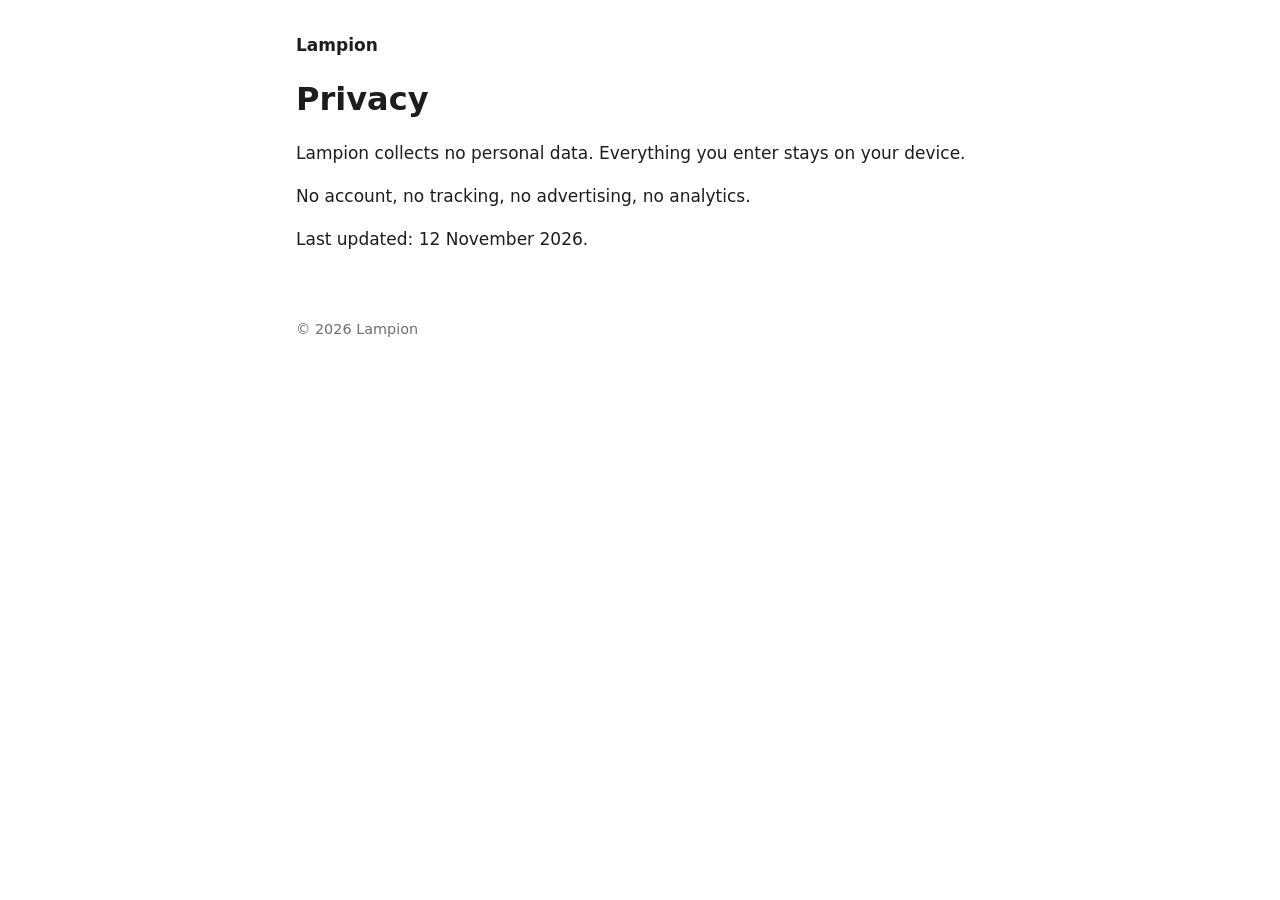
==== privacy.html @ f42eb79e "Initial project from template 69064948cce8" ====
<!doctype html>
<html lang="en">
<head>
  <meta charset="utf-8">
  <meta name="viewport" content="width=device-width, initial-scale=1">
  <title>Lampion privacy</title>
  <link rel="stylesheet" href="style.css">
</head>
<body>
  <header><a href="./">Lampion</a></header>
  <main>
    <h1>Privacy</h1>
    <!-- Draft from the template: the app project's session must make it match the app before the first store
         submission (data collected, where it goes, how to delete it). -->
    <p>Lampion collects no personal data. Everything you enter stays on your device.</p>
    <p>No account, no tracking, no advertising, no analytics.</p>
    <p>Last updated: 12 November 2026.</p>
  </main>
  <footer>© 2026 Lampion</footer>
</body>
</html>
---- style.css ----
:root { --fg: #1d1d1f; --bg: #ffffff; --muted: #6e6e73; --accent: #0a66c2; }
@media (prefers-color-scheme: dark) { :root { --fg: #f5f5f7; --bg: #111113; --muted: #a1a1a6; --accent: #4ea1ff; } }
* { box-sizing: border-box; }
body { margin: 0; font: 17px/1.55 -apple-system, system-ui, sans-serif; color: var(--fg); background: var(--bg); }
main, header, footer { max-width: 720px; margin: 0 auto; padding: 0 16px; }
header { padding-top: 32px; }
header a { color: var(--fg); text-decoration: none; font-weight: 600; }
nav a { margin-right: 16px; color: var(--accent); }
h1 { font-size: 2rem; line-height: 1.2; }
footer { color: var(--muted); font-size: 0.9rem; padding: 48px 16px 32px; }
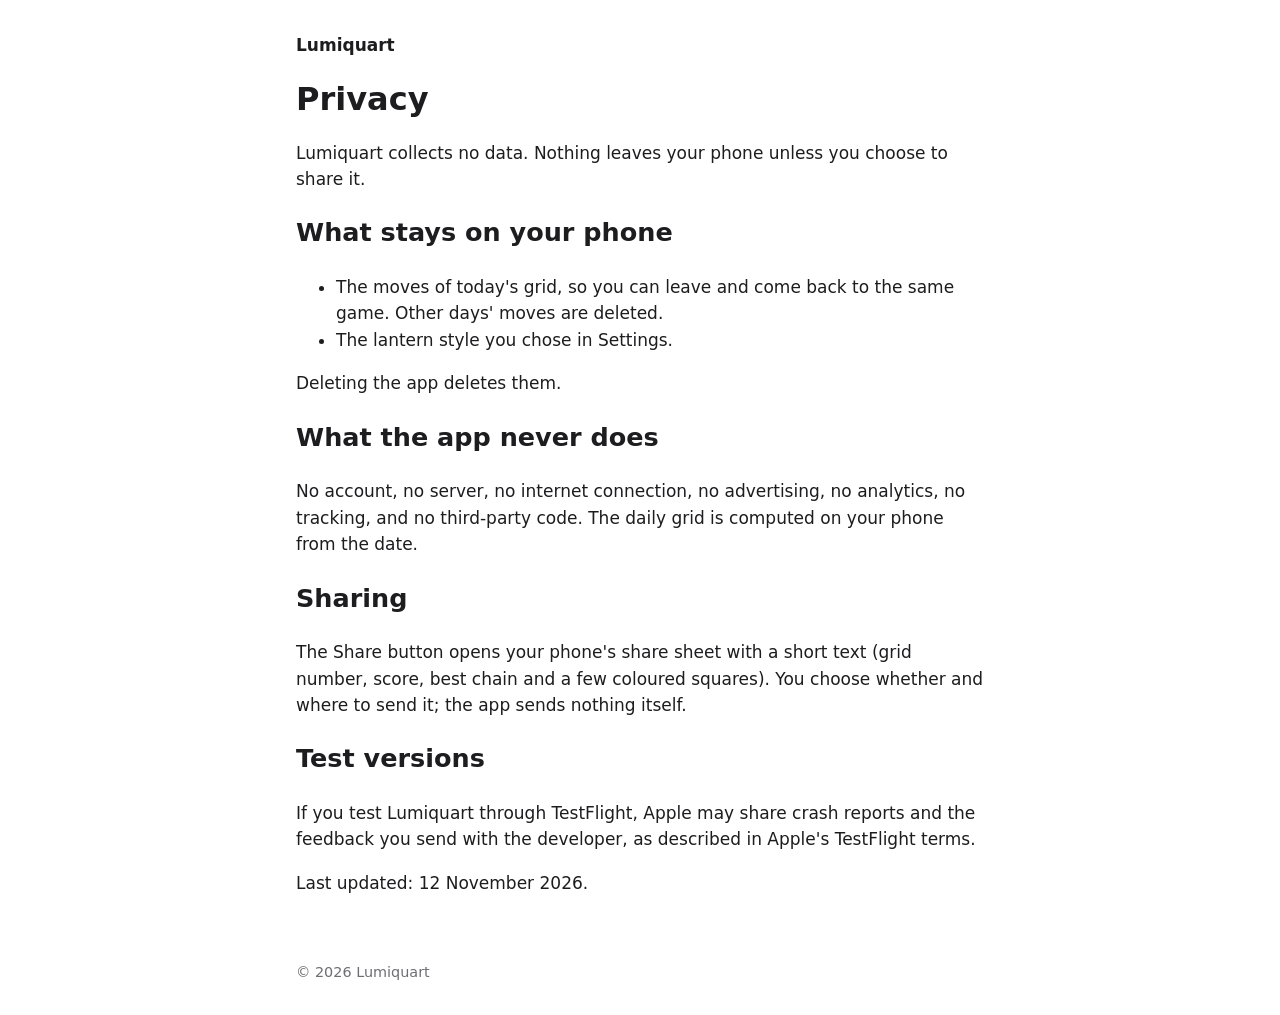
==== commit 6450ad57: "Rename the site Lumiquart and describe what the app keeps The game is now called Lumiquart. The priv" ====
--- a/privacy.html
+++ b/privacy.html
@@ -3,19 +3,32 @@
 <head>
   <meta charset="utf-8">
   <meta name="viewport" content="width=device-width, initial-scale=1">
-  <title>Lampion privacy</title>
+  <title>Lumiquart privacy</title>
   <link rel="stylesheet" href="style.css">
 </head>
 <body>
-  <header><a href="./">Lampion</a></header>
+  <header><a href="./">Lumiquart</a></header>
   <main>
     <h1>Privacy</h1>
-    <!-- Draft from the template: the app project's session must make it match the app before the first store
-         submission (data collected, where it goes, how to delete it). -->
-    <p>Lampion collects no personal data. Everything you enter stays on your device.</p>
-    <p>No account, no tracking, no advertising, no analytics.</p>
+    <p>Lumiquart collects no data. Nothing leaves your phone unless you choose to share it.</p>
+    <h2>What stays on your phone</h2>
+    <ul>
+      <li>The moves of today's grid, so you can leave and come back to the same game. Other days' moves are
+        deleted.</li>
+      <li>The lantern style you chose in Settings.</li>
+    </ul>
+    <p>Deleting the app deletes them.</p>
+    <h2>What the app never does</h2>
+    <p>No account, no server, no internet connection, no advertising, no analytics, no tracking, and no
+      third-party code. The daily grid is computed on your phone from the date.</p>
+    <h2>Sharing</h2>
+    <p>The Share button opens your phone's share sheet with a short text (grid number, score, best chain and a
+      few coloured squares). You choose whether and where to send it; the app sends nothing itself.</p>
+    <h2>Test versions</h2>
+    <p>If you test Lumiquart through TestFlight, Apple may share crash reports and the feedback you send with the
+      developer, as described in Apple's TestFlight terms.</p>
     <p>Last updated: 12 November 2026.</p>
   </main>
-  <footer>© 2026 Lampion</footer>
+  <footer>© 2026 Lumiquart</footer>
 </body>
 </html>
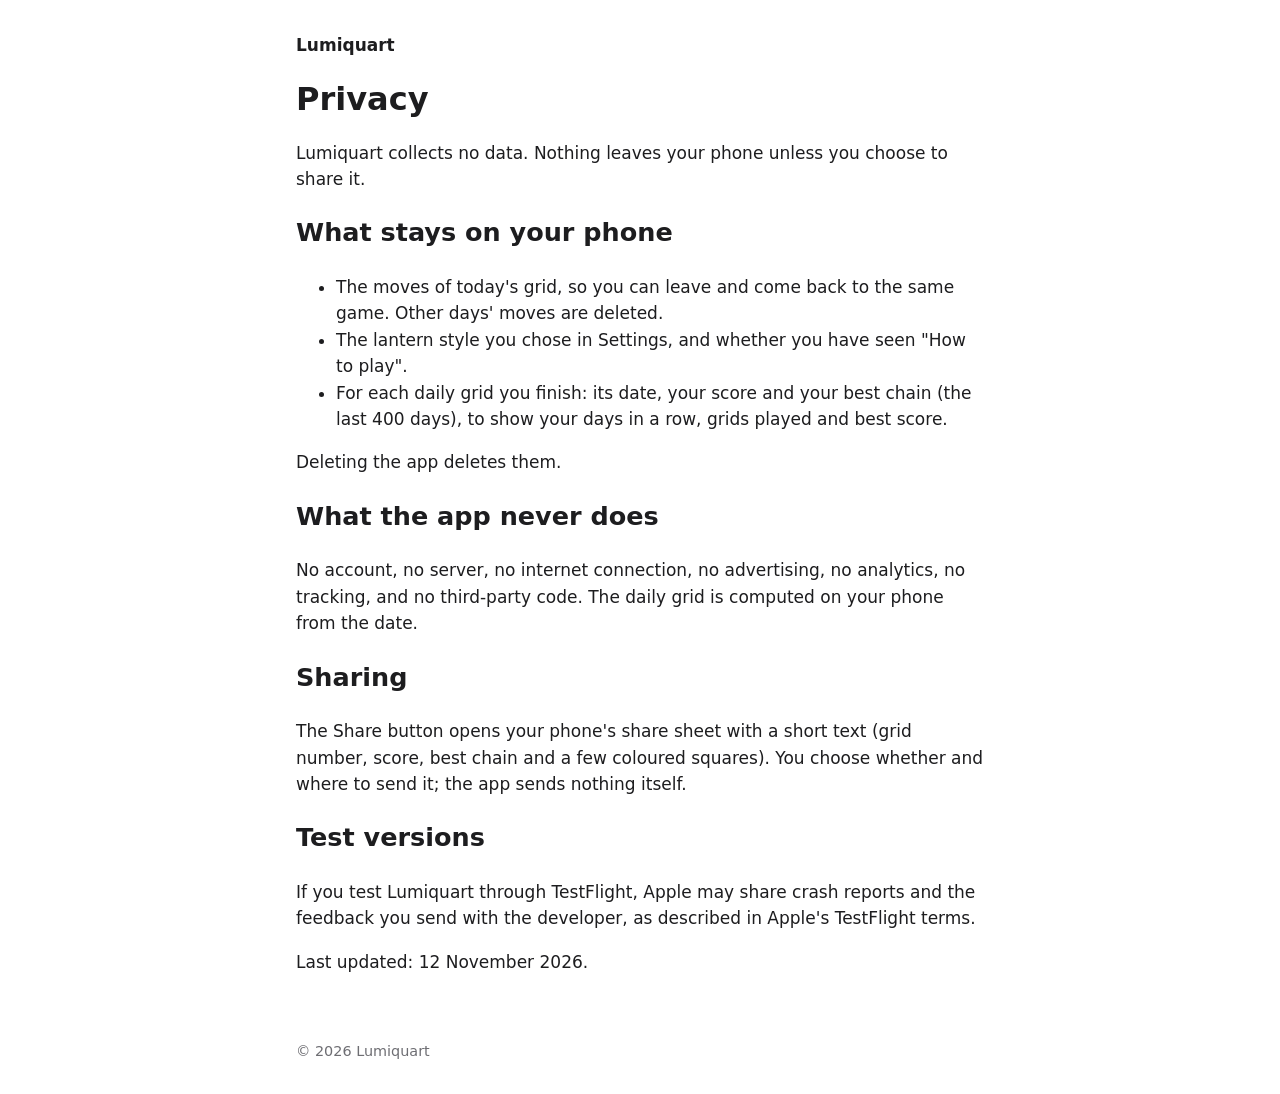
==== commit ca748175: "List the stats the app keeps on the phone on the privacy page Co-Authored-By: Claude Opus 5.5 <norep" ====
--- a/privacy.html
+++ b/privacy.html
@@ -15,7 +15,9 @@
     <ul>
       <li>The moves of today's grid, so you can leave and come back to the same game. Other days' moves are
         deleted.</li>
-      <li>The lantern style you chose in Settings.</li>
+      <li>The lantern style you chose in Settings, and whether you have seen "How to play".</li>
+      <li>For each daily grid you finish: its date, your score and your best chain (the last 400 days), to show your
+        days in a row, grids played and best score.</li>
     </ul>
     <p>Deleting the app deletes them.</p>
     <h2>What the app never does</h2>
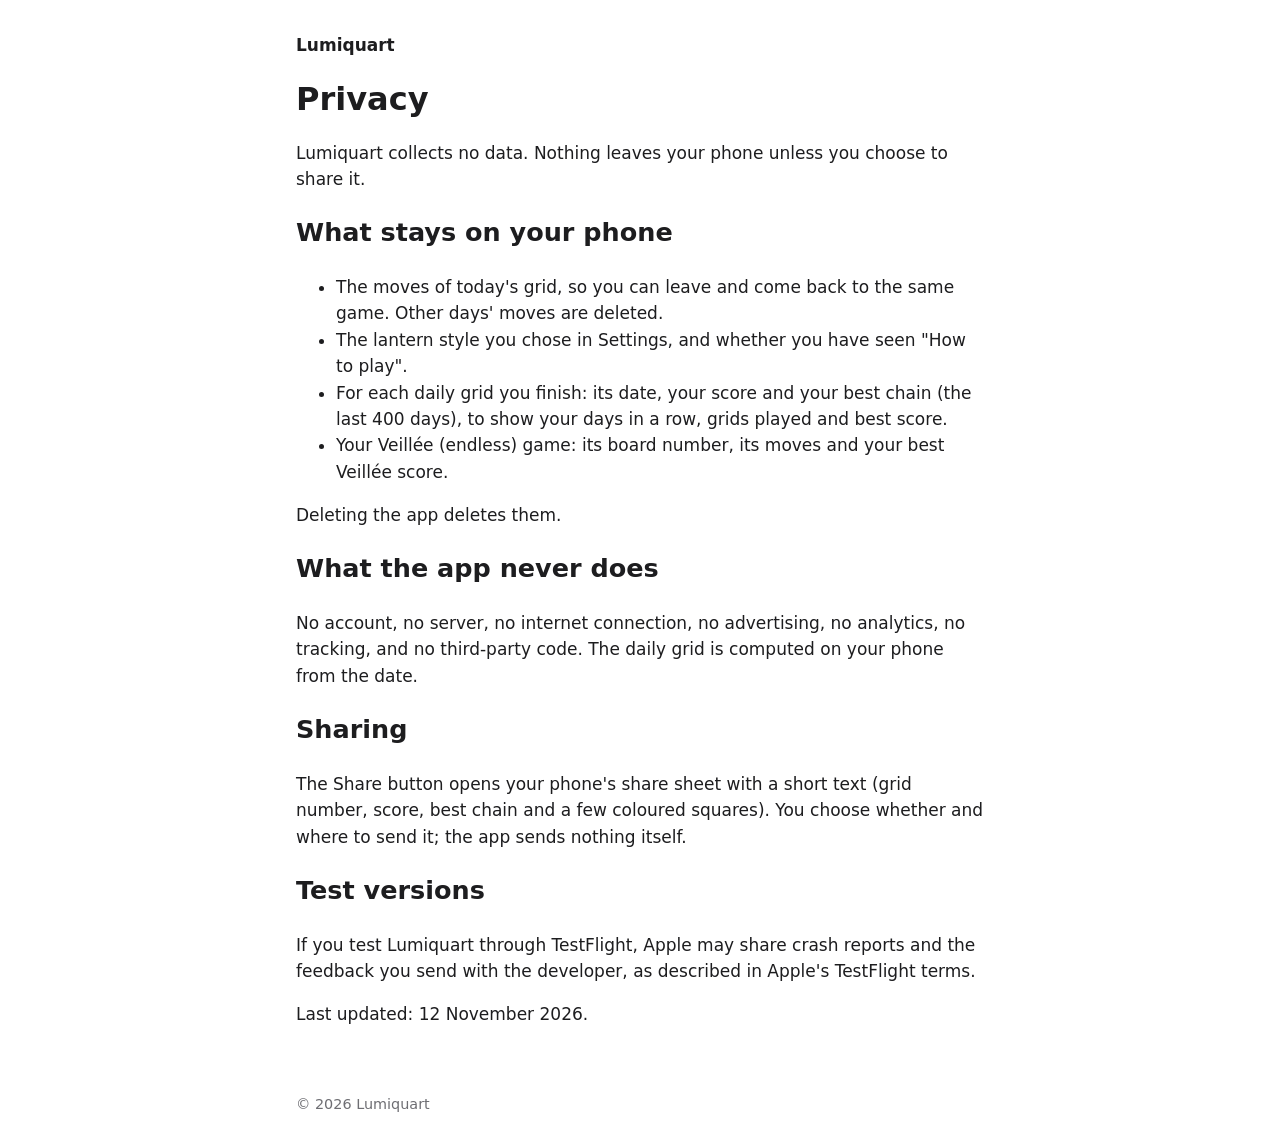
==== commit 47b38c91: "Mention the Veillée game and record on the privacy page Co-Authored-By: Claude Opus 5.5 <noreply@ant" ====
--- a/privacy.html
+++ b/privacy.html
@@ -18,6 +18,7 @@
       <li>The lantern style you chose in Settings, and whether you have seen "How to play".</li>
       <li>For each daily grid you finish: its date, your score and your best chain (the last 400 days), to show your
         days in a row, grids played and best score.</li>
+      <li>Your Veillée (endless) game: its board number, its moves and your best Veillée score.</li>
     </ul>
     <p>Deleting the app deletes them.</p>
     <h2>What the app never does</h2>
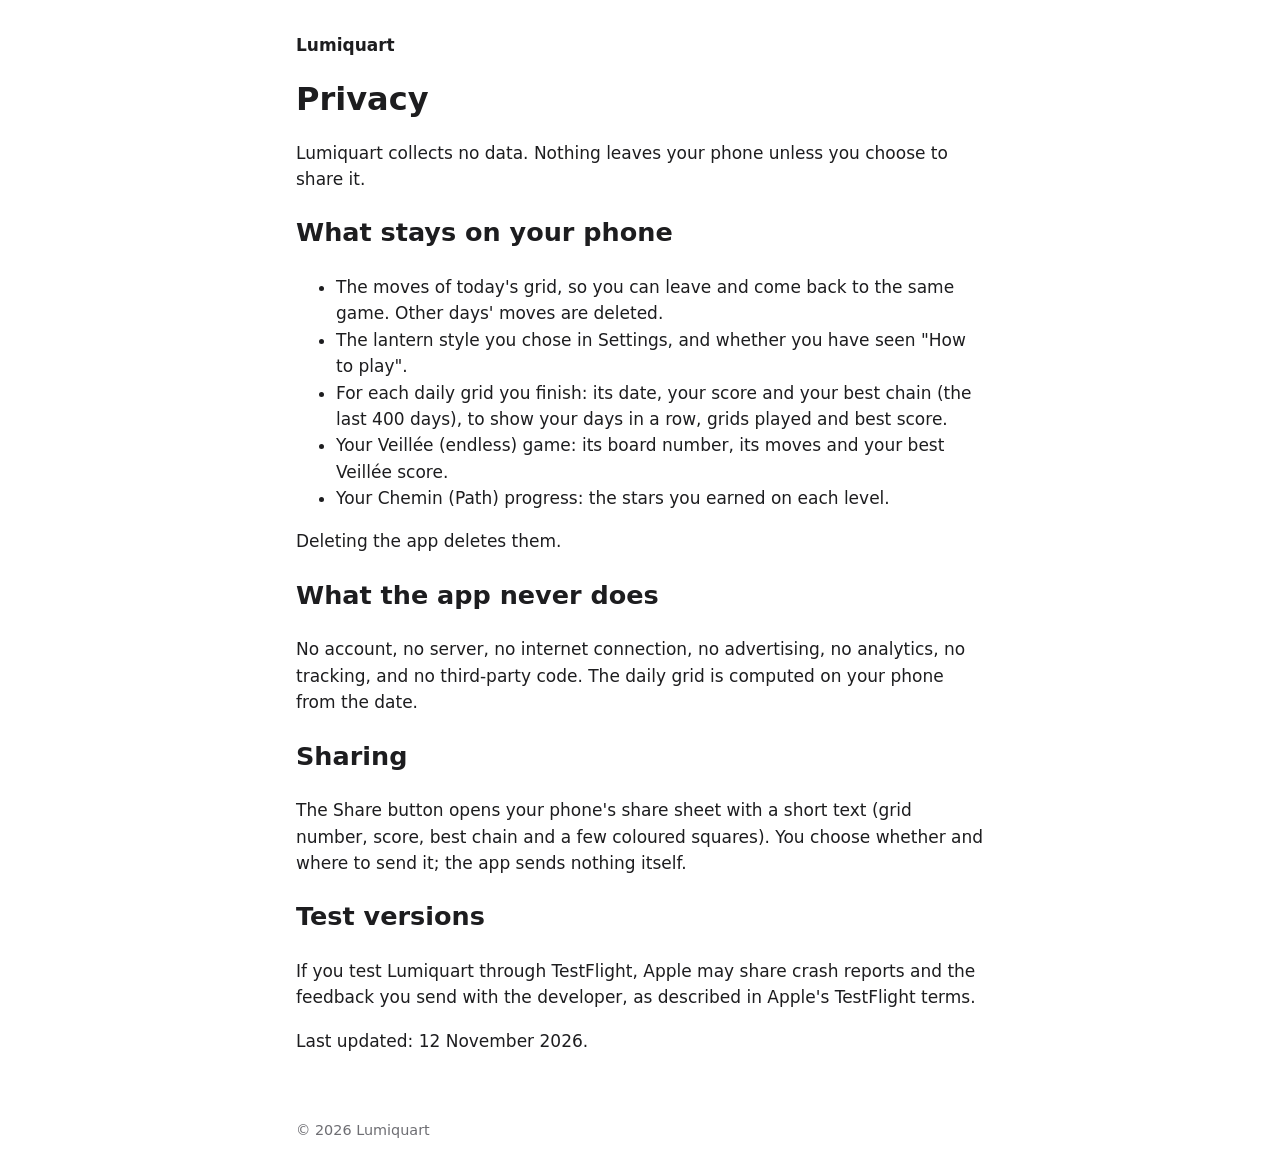
==== commit c21520b8: "Describe Learn and Chemin, and the Chemin stars kept on the phone To merge when the version with Lea" ====
--- a/privacy.html
+++ b/privacy.html
@@ -19,6 +19,7 @@
       <li>For each daily grid you finish: its date, your score and your best chain (the last 400 days), to show your
         days in a row, grids played and best score.</li>
       <li>Your Veillée (endless) game: its board number, its moves and your best Veillée score.</li>
+      <li>Your Chemin (Path) progress: the stars you earned on each level.</li>
     </ul>
     <p>Deleting the app deletes them.</p>
     <h2>What the app never does</h2>
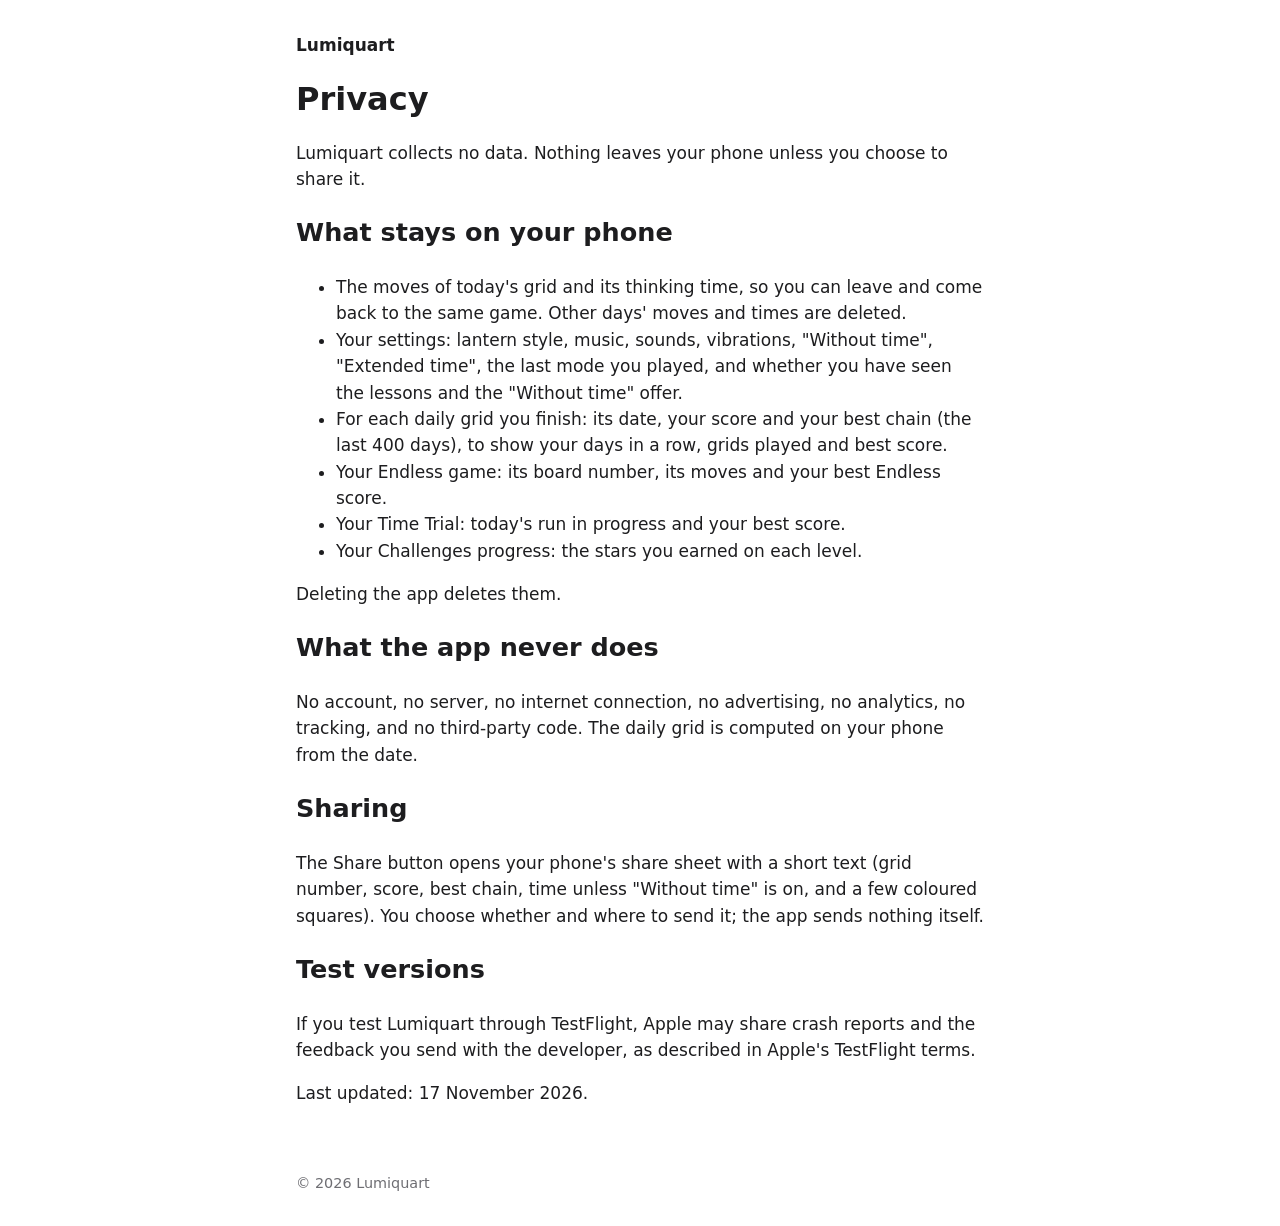
==== commit e82f295f: "Bring the site up to 1.1: Challenges, Time Trial, what stays on the phone Privacy page lists everyth" ====
--- a/privacy.html
+++ b/privacy.html
@@ -13,25 +13,27 @@
     <p>Lumiquart collects no data. Nothing leaves your phone unless you choose to share it.</p>
     <h2>What stays on your phone</h2>
     <ul>
-      <li>The moves of today's grid, so you can leave and come back to the same game. Other days' moves are
-        deleted.</li>
-      <li>The lantern style you chose in Settings, and whether you have seen "How to play".</li>
+      <li>The moves of today's grid and its thinking time, so you can leave and come back to the same game.
+        Other days' moves and times are deleted.</li>
+      <li>Your settings: lantern style, music, sounds, vibrations, "Without time", "Extended time", the last mode
+        you played, and whether you have seen the lessons and the "Without time" offer.</li>
       <li>For each daily grid you finish: its date, your score and your best chain (the last 400 days), to show your
         days in a row, grids played and best score.</li>
-      <li>Your Veillée (endless) game: its board number, its moves and your best Veillée score.</li>
-      <li>Your Chemin (Path) progress: the stars you earned on each level.</li>
+      <li>Your Endless game: its board number, its moves and your best Endless score.</li>
+      <li>Your Time Trial: today's run in progress and your best score.</li>
+      <li>Your Challenges progress: the stars you earned on each level.</li>
     </ul>
     <p>Deleting the app deletes them.</p>
     <h2>What the app never does</h2>
     <p>No account, no server, no internet connection, no advertising, no analytics, no tracking, and no
       third-party code. The daily grid is computed on your phone from the date.</p>
     <h2>Sharing</h2>
-    <p>The Share button opens your phone's share sheet with a short text (grid number, score, best chain and a
-      few coloured squares). You choose whether and where to send it; the app sends nothing itself.</p>
+    <p>The Share button opens your phone's share sheet with a short text (grid number, score, best chain, time
+      unless "Without time" is on, and a few coloured squares). You choose whether and where to send it; the app sends nothing itself.</p>
     <h2>Test versions</h2>
     <p>If you test Lumiquart through TestFlight, Apple may share crash reports and the feedback you send with the
       developer, as described in Apple's TestFlight terms.</p>
-    <p>Last updated: 12 November 2026.</p>
+    <p>Last updated: 17 November 2026.</p>
   </main>
   <footer>© 2026 Lumiquart</footer>
 </body>
